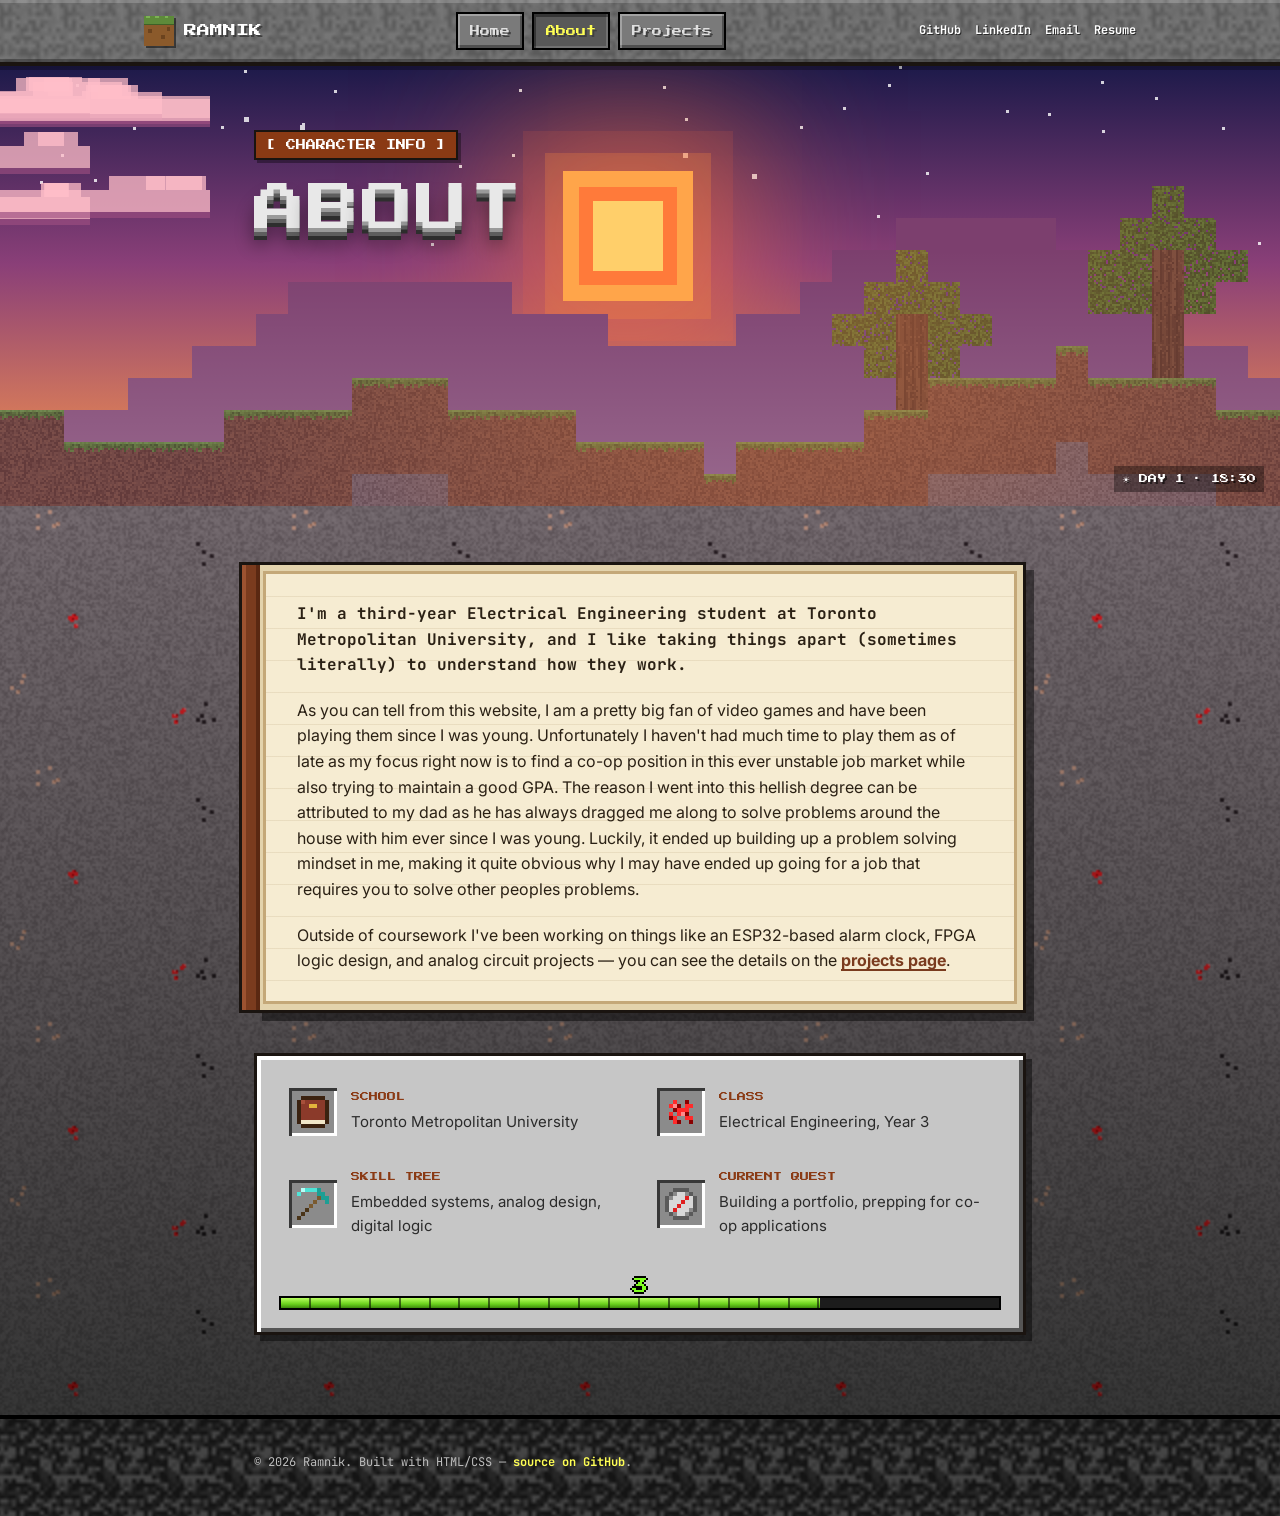
==== about.html @ a11ee81b "Redesign site with animated Minecraft day/dusk/night scenes Each page is a different time of day in " ====
<!DOCTYPE html>
<html lang="en">
<head>
<meta charset="UTF-8">
<meta name="viewport" content="width=device-width, initial-scale=1.0">
<title>About — Ramnik</title>
<link rel="icon" href="data:image/svg+xml,%3Csvg xmlns='http://www.w3.org/2000/svg' viewBox='0 0 16 16' shape-rendering='crispEdges'%3E%3Crect width='16' height='16' fill='%238B5A2B'/%3E%3Crect width='16' height='5' fill='%235D8A3A'/%3E%3Crect y='4' width='16' height='1' fill='%233F6027'/%3E%3C/svg%3E">
<link rel="preconnect" href="https://fonts.googleapis.com">
<link href="https://fonts.googleapis.com/css2?family=Press+Start+2P&family=JetBrains+Mono:wght@400;600;700&family=Inter:wght@400;500&display=swap" rel="stylesheet">
<link rel="stylesheet" href="style.css">
<script>document.documentElement.classList.add('js');try{if(!sessionStorage.getItem('world-loaded')&&!matchMedia('(prefers-reduced-motion: reduce)').matches)document.documentElement.classList.add('first-load');}catch(e){}</script>
</head>
<body data-time="dusk" data-trees="right">

<nav class="site-nav">
  <div class="wrap">
    <a class="brand" href="index.html">
      <svg class="grass-icon" viewBox="0 0 16 16" xmlns="http://www.w3.org/2000/svg" shape-rendering="crispEdges">
        <rect width="16" height="16" fill="#8B5A2B"/>
        <rect y="0" width="16" height="5" fill="#5D8A3A"/>
        <rect y="4" width="16" height="1" fill="#3F6027"/>
        <rect x="1" y="0" width="2" height="1" fill="#7CB253"/>
        <rect x="6" y="0" width="2" height="1" fill="#7CB253"/>
        <rect x="11" y="0" width="2" height="1" fill="#7CB253"/>
        <rect x="2" y="7" width="2" height="2" fill="#6B431E"/>
        <rect x="9" y="10" width="2" height="2" fill="#6B431E"/>
        <rect x="12" y="6" width="2" height="2" fill="#6B431E"/>
      </svg>
      <span class="brand-text">RAMNIK</span>
    </a>
    <div class="nav-links">
      <a href="index.html">Home</a>
      <a href="about.html" class="active">About</a>
      <a href="projects.html">Projects</a>
    </div>
    <div class="nav-social">
      <a href="https://github.com/ramnikl" target="_blank">GitHub</a>
      <a href="https://www.linkedin.com/in/ramnik-lidhar" target="_blank">LinkedIn</a>
      <a href="mailto:ramniklidhar@gmail.com">Email</a>
      <a href="resume.pdf" target="_blank">Resume</a>
    </div>
  </div>
</nav>

<header class="scene">
  <div class="sky" aria-hidden="true">
    <div class="stars"></div>
    <div class="celestial sun"></div>
    <div class="clouds"></div>
    <canvas class="hills"></canvas>
    <canvas class="terrain"></canvas>
  </div>

  <div class="wrap scene-content page-header">
    <p class="tag">[ CHARACTER INFO ]</p>
    <h1 class="title">ABOUT</h1>
  </div>

  <span class="time-badge" aria-hidden="true">&#9728; DAY 1 &middot; 18:30</span>
</header>

<main class="underground">
  <div class="wrap">
    <section class="about">
      <div class="book reveal">
        <p class="about-lead">
          I'm a third-year Electrical Engineering student at Toronto Metropolitan
          University, and I like taking things apart (sometimes literally) to
          understand how they work.
        </p>
        <p>
          As you can tell from this website, I am a pretty big fan of video games and
          have been playing them since I was young. Unfortunately I haven't had much time
          to play them as of late as my focus right now is to find a co-op position in this
          ever unstable job market while also trying to maintain a good GPA. The reason I
          went into this hellish degree can be attributed to my dad as he has always dragged
          me along to solve problems around the house with him ever since I was young. Luckily,
          it ended up building up a problem solving mindset in me, making it quite obvious why
          I may have ended up going for a job that requires you to solve other peoples problems.
        </p>
        <p>
          Outside of coursework I've been working on things like an ESP32-based
          alarm clock, FPGA logic design, and analog circuit projects — you can
          see the details on the <a href="projects.html">projects page</a>.
        </p>
      </div>

      <div class="facts gui reveal">
        <div class="fact">
          <span class="slot"><i class="px-icon" data-icon="book"></i></span>
          <div>
            <span class="label">SCHOOL</span>
            Toronto Metropolitan University
          </div>
        </div>
        <div class="fact">
          <span class="slot"><i class="px-icon" data-icon="redstone"></i></span>
          <div>
            <span class="label">CLASS</span>
            Electrical Engineering, Year 3
          </div>
        </div>
        <div class="fact">
          <span class="slot"><i class="px-icon" data-icon="pickaxe"></i></span>
          <div>
            <span class="label">SKILL TREE</span>
            Embedded systems, analog design, digital logic
          </div>
        </div>
        <div class="fact">
          <span class="slot"><i class="px-icon" data-icon="compass"></i></span>
          <div>
            <span class="label">CURRENT QUEST</span>
            Building a portfolio, prepping for co-op applications
          </div>
        </div>

        <div class="xp" aria-hidden="true">
          <span class="xp-level">3</span>
          <div class="xp-bar"><span class="xp-fill"></span></div>
        </div>
      </div>
    </section>
  </div>
</main>

<footer>
  <div class="wrap">
    <p>&copy; 2026 Ramnik. Built with HTML/CSS — <a href="#">source on GitHub</a>.</p>
  </div>
</footer>

<script src="script.js"></script>
</body>
</html>
---- style.css ----
/* =========================================================
   Ramnik — Minecraft-themed portfolio
   Each page is a different time of day in the Overworld:
     Home     -> day   (sunrise)
     About    -> dusk  (sunset)
     Projects -> night (moonrise, then down into the caves)
   Textures + terrain are generated at runtime in script.js;
   everything here has a flat-colour fallback without JS.
   ========================================================= */

:root {
  --ink: #1a1410;
  --gui: #c6c6c6;
  --gui-light: #ffffff;
  --gui-dark: #555555;
  --gui-text: #2b2b2b;
  --gui-muted: #4a4a4a;
  --slot: #8b8b8b;
  --slot-dark: #373737;
  --grass: #5d9b3a;
  --grass-dark: #3f6027;
  --dirt: #866043;
  --dirt-dark: #5f4331;
  --stone: #7f7f7f;
  --gold: #ffff55;
  --gold-shadow: #3f3f15;
  --xp: #80ff20;
  --mono: 'JetBrains Mono', monospace;
  --sans: 'Inter', sans-serif;
  --pixel: 'Press Start 2P', monospace;

  /* per-time palette (day default) */
  --sky-top: #3f8fe8;
  --sky-mid: #79b8ff;
  --sky-bottom: #c4e4ff;
  --accent: var(--grass);
  --accent-dark: var(--grass-dark);
}

body[data-time="dusk"] {
  --sky-top: #1d1a4a;
  --sky-mid: #8a3f78;
  --sky-bottom: #ff9a4a;
  --accent: #e0702a;
  --accent-dark: #8a3a14;
}

body[data-time="night"] {
  --sky-top: #03050f;
  --sky-mid: #0b1230;
  --sky-bottom: #1c2a5a;
  --accent: #4fe3d6;
  --accent-dark: #1d7e76;
}

* { box-sizing: border-box; }

html { scroll-behavior: smooth; }

body {
  margin: 0;
  background: #3a3a3a;
  color: var(--gui-text);
  font-family: var(--sans);
  line-height: 1.6;
  overflow-x: hidden;
}

a { color: inherit; }

img, canvas { image-rendering: pixelated; }

.wrap {
  max-width: 820px;
  margin: 0 auto;
  padding: 0 24px;
}

.wrap--wide { max-width: 1040px; }

:focus-visible {
  outline: 3px solid var(--gold);
  outline-offset: 3px;
}

/* ---------------------------------------------------------
   Shared GUI pieces
   --------------------------------------------------------- */

/* Minecraft inventory window */
.gui {
  position: relative;
  background: var(--gui);
  border: 3px solid var(--ink);
  box-shadow:
    inset 4px 4px 0 var(--gui-light),
    inset -4px -4px 0 var(--gui-dark),
    6px 6px 0 rgba(0, 0, 0, 0.45);
}

/* Inventory slot */
.slot {
  display: inline-flex;
  align-items: center;
  justify-content: center;
  width: 48px;
  height: 48px;
  flex-shrink: 0;
  background: var(--slot);
  box-shadow:
    inset 3px 3px 0 var(--slot-dark),
    inset -3px -3px 0 var(--gui-light);
}

.px-icon {
  display: block;
  width: 32px;
  height: 32px;
}

.px-icon svg { display: block; width: 100%; height: 100%; }

/* Stone button */
.mc-btn {
  position: relative;
  display: flex;
  justify-content: space-between;
  align-items: center;
  font-family: var(--pixel);
  font-size: 13px;
  color: #fff;
  text-decoration: none;
  text-shadow: 2px 2px 0 #3f3f3f;
  background-color: #6f6f6f;
  background-image: var(--tex-button, none);
  background-size: 64px 64px;
  border: 3px solid #000;
  box-shadow:
    inset 3px 3px 0 rgba(255, 255, 255, 0.35),
    inset -3px -4px 0 rgba(0, 0, 0, 0.4);
  transition: transform 0.08s ease, filter 0.15s ease;
}

.mc-btn:hover,
.mc-btn:focus-visible {
  color: var(--gold);
  border-color: #fff;
  filter: brightness(1.12) saturate(1.2);
  outline: none;
}

.mc-btn:active {
  transform: translateY(2px);
  box-shadow:
    inset 3px 4px 0 rgba(0, 0, 0, 0.4),
    inset -3px -3px 0 rgba(255, 255, 255, 0.2);
}

/* Minecraft tooltip (dark purple) */
.tooltip-box {
  background: rgba(16, 0, 16, 0.86);
  color: #f2f2f2;
  border: 3px solid #100010;
  box-shadow:
    inset 0 0 0 3px #3a0f8a,
    inset 0 0 0 5px #20054a,
    6px 6px 0 rgba(0, 0, 0, 0.35);
}

/* ---------------------------------------------------------
   Nav (stone slab)
   --------------------------------------------------------- */

nav.site-nav {
  position: sticky;
  top: 0;
  z-index: 50;
  background-color: #6d6d6d;
  background-image:
    linear-gradient(rgba(0, 0, 0, 0.15), rgba(0, 0, 0, 0.15)),
    var(--tex-stone, none);
  background-size: auto, 64px 64px;
  border-bottom: 4px solid var(--ink);
  box-shadow:
    inset 0 3px 0 rgba(255, 255, 255, 0.18),
    inset 0 -3px 0 rgba(0, 0, 0, 0.3),
    0 4px 0 rgba(0, 0, 0, 0.25);
}

nav.site-nav .wrap {
  max-width: 1040px;
  display: flex;
  align-items: center;
  justify-content: space-between;
  padding-top: 12px;
  padding-bottom: 12px;
  gap: 16px;
}

.brand {
  display: flex;
  align-items: center;
  gap: 10px;
  text-decoration: none;
}

.grass-icon {
  width: 30px;
  height: 30px;
  flex-shrink: 0;
  filter: drop-shadow(2px 2px 0 rgba(0, 0, 0, 0.5));
  transition: transform 0.2s cubic-bezier(.3, 1.8, .5, 1);
}

.brand:hover .grass-icon { transform: translateY(-4px) rotate(-8deg); }

.brand-text {
  font-family: var(--pixel);
  font-size: 13px;
  color: #fff;
  text-shadow: 2px 2px 0 #3f3f3f;
}

.nav-links {
  display: flex;
  gap: 8px;
  align-items: center;
}

.nav-links a {
  font-family: var(--pixel);
  font-size: 10px;
  text-decoration: none;
  color: #e0e0e0;
  text-shadow: 2px 2px 0 #3f3f3f;
  padding: 9px 12px;
  background: #7a7a7a;
  border: 2px solid #000;
  box-shadow:
    inset 2px 2px 0 rgba(255, 255, 255, 0.3),
    inset -2px -3px 0 rgba(0, 0, 0, 0.35);
  transition: transform 0.08s ease;
}

.nav-links a:hover {
  color: var(--gold);
  border-color: #fff;
  background: #8590b8;
}

.nav-links a.active {
  color: var(--gold);
  background: #585858;
  box-shadow:
    inset 2px 3px 0 rgba(0, 0, 0, 0.4),
    inset -2px -2px 0 rgba(255, 255, 255, 0.15);
}

.nav-links a:active { transform: translateY(2px); }

.nav-social {
  display: flex;
  gap: 14px;
}

.nav-social a {
  font-family: var(--mono);
  font-size: 12px;
  font-weight: 700;
  text-decoration: none;
  color: #fff;
  text-shadow: 1px 1px 0 #2a2a2a;
  position: relative;
}

.nav-social a::after {
  content: '';
  position: absolute;
  left: 0;
  right: 0;
  bottom: -3px;
  height: 2px;
  background: var(--gold);
  transform: scaleX(0);
  transform-origin: left;
  transition: transform 0.2s steps(4);
}

.nav-social a:hover { color: var(--gold); }
.nav-social a:hover::after { transform: scaleX(1); }

@media (max-width: 760px) {
  nav.site-nav { position: relative; }
  nav.site-nav .wrap { flex-wrap: wrap; gap: 12px; }
  .nav-social { width: 100%; flex-wrap: wrap; gap: 12px; }
}

/* ---------------------------------------------------------
   Sky scenes
   --------------------------------------------------------- */

.scene {
  position: relative;
  min-height: 440px;
  overflow: hidden;
  background: linear-gradient(var(--sky-top) 0%, var(--sky-mid) 45%, var(--sky-bottom) 100%);
  display: flex;
  flex-direction: column;
}

.scene--full {
  min-height: max(640px, calc(100svh - 58px));
}

.sky {
  position: absolute;
  inset: 0;
  pointer-events: none;
}

.sky > * { position: absolute; }

/* Fallback ground when JS/canvas is unavailable */
.sky::after {
  content: '';
  position: absolute;
  left: 0;
  right: 0;
  bottom: 0;
  height: 96px;
  background: linear-gradient(var(--grass) 0 24px, var(--dirt) 24px);
  border-top: 4px solid var(--grass-dark);
  z-index: 0;
}

.js .sky::after { display: none; }

.hills,
.terrain {
  left: 0;
  bottom: 0;
  width: 100%;
  display: block;
}

.hills { height: 300px; z-index: 2; will-change: transform; }
.terrain { height: 320px; z-index: 4; }

.scene-content {
  position: relative;
  z-index: 6;
  width: 100%;
}

/* sun / moon */
.celestial {
  z-index: 1;
  will-change: transform;
}

.sun {
  width: 88px;
  height: 88px;
  right: 14%;
  top: 70px;
  background: #fff9a8;
  box-shadow:
    inset 0 0 0 12px #ffe86a,
    inset 0 0 0 22px #ffd23a,
    0 0 0 14px rgba(255, 240, 150, 0.22),
    0 0 0 32px rgba(255, 240, 150, 0.1),
    0 0 90px 30px rgba(255, 230, 120, 0.45);
  animation: sunrise 3.2s cubic-bezier(.2, .7, .2, 1) both;
}

@keyframes sunrise {
  from { transform: translateY(340px); }
  to   { transform: translateY(0); }
}

body[data-time="dusk"] .sun {
  width: 130px;
  height: 130px;
  right: auto;
  left: 44%;
  top: auto;
  bottom: 205px;
  background: #ffcf6a;
  box-shadow:
    inset 0 0 0 16px #ffa54a,
    inset 0 0 0 30px #ff7a3a,
    0 0 0 18px rgba(255, 140, 60, 0.25),
    0 0 0 40px rgba(255, 110, 60, 0.12),
    0 0 140px 60px rgba(255, 120, 60, 0.5);
  animation: sunset 6s cubic-bezier(.3, .1, .3, 1) both;
}

@keyframes sunset {
  from { transform: translateY(-190px); }
  to   { transform: translateY(0); }
}

.moon {
  width: 72px;
  height: 72px;
  left: 12%;
  top: 56px;
  background:
    linear-gradient(#b9bfcc, #b9bfcc) 14px 16px / 14px 14px no-repeat,
    linear-gradient(#c4cad6, #c4cad6) 42px 38px / 10px 10px no-repeat,
    linear-gradient(#b9bfcc, #b9bfcc) 22px 46px / 8px 8px no-repeat,
    linear-gradient(#c4cad6, #c4cad6) 48px 12px / 8px 8px no-repeat,
    #eef1f8;
  box-shadow:
    0 0 0 10px rgba(200, 215, 255, 0.12),
    0 0 0 24px rgba(200, 215, 255, 0.06),
    0 0 90px 24px rgba(160, 185, 255, 0.35);
  animation: moonrise 4s cubic-bezier(.2, .7, .2, 1) both;
}

@keyframes moonrise {
  from { transform: translateY(300px); opacity: 0.4; }
  to   { transform: translateY(0); opacity: 1; }
}

/* clouds */
.clouds { inset: 0; z-index: 3; }

.cloud {
  position: absolute;
  left: 0;
  height: 22px;
  background: rgba(255, 255, 255, 0.92);
  box-shadow: 0 6px 0 rgba(200, 215, 235, 0.9);
  animation: drift linear infinite;
  will-change: transform;
}

.cloud i {
  position: absolute;
  background: inherit;
}

body[data-time="dusk"] .cloud {
  background: rgba(255, 190, 200, 0.75);
  box-shadow: 0 6px 0 rgba(160, 80, 130, 0.6);
}

body[data-time="night"] .cloud {
  background: rgba(70, 85, 130, 0.45);
  box-shadow: 0 6px 0 rgba(30, 40, 80, 0.4);
}

@keyframes drift {
  from { transform: translateX(-320px); }
  to   { transform: translateX(calc(100vw + 40px)); }
}

/* stars */
.stars { inset: 0; z-index: 0; }

.star {
  position: absolute;
  width: 3px;
  height: 3px;
  background: #fff;
  animation: twinkle ease-in-out infinite alternate;
}

.star.big { width: 5px; height: 5px; }

body[data-time="dusk"] .stars {
  bottom: 55%;
  animation: stars-appear 8s ease 1s both;
}

@keyframes stars-appear {
  from { opacity: 0; }
  to   { opacity: 0.8; }
}

@keyframes twinkle {
  from { opacity: 1; }
  to   { opacity: 0.2; }
}

.shooting-star {
  position: absolute;
  width: 110px;
  height: 3px;
  background: linear-gradient(90deg, rgba(255, 255, 255, 0), #fff);
  transform: rotate(-24deg);
  animation: shoot 1.1s linear forwards;
}

@keyframes shoot {
  0%   { opacity: 0; translate: 0 0; }
  10%  { opacity: 1; }
  100% { opacity: 0; translate: 340px -150px; }
}

/* fireflies */
.fireflies { inset: 0; z-index: 5; }

.firefly {
  position: absolute;
  width: 4px;
  height: 4px;
  background: #e6ff7a;
  box-shadow: 0 0 8px 3px rgba(210, 255, 90, 0.65);
  animation: float-fly ease-in-out infinite alternate, glow 2.4s ease-in-out infinite alternate;
}

@keyframes float-fly {
  0%   { transform: translate(0, 0); }
  33%  { transform: translate(22px, -18px); }
  66%  { transform: translate(-12px, -34px); }
  100% { transform: translate(16px, -8px); }
}

@keyframes glow {
  from { opacity: 0.15; }
  to   { opacity: 1; }
}

/* time-of-day badge */
.time-badge {
  position: absolute;
  z-index: 7;
  right: 16px;
  bottom: 14px;
  font-family: var(--pixel);
  font-size: 9px;
  color: #fff;
  text-shadow: 2px 2px 0 rgba(0, 0, 0, 0.6);
  background: rgba(0, 0, 0, 0.35);
  padding: 6px 8px;
}

/* ---------------------------------------------------------
   Titles
   --------------------------------------------------------- */

.tag {
  display: inline-block;
  font-family: var(--pixel);
  font-size: 10px;
  line-height: 1.8;
  margin: 0 0 18px;
  padding: 4px 10px;
  color: #fff;
  background: var(--accent-dark);
  border: 2px solid var(--ink);
  box-shadow: 3px 3px 0 rgba(0, 0, 0, 0.35);
  animation: fade-up 0.6s ease both 0.2s;
}

h1.title {
  font-family: var(--pixel);
  font-weight: 400;
  font-size: clamp(34px, 8vw, 72px);
  line-height: 1.2;
  margin: 0 0 24px;
  color: #e8e8e8;
  letter-spacing: 0.04em;
  text-shadow:
    0 4px 0 #9a9a9a,
    0 8px 0 #5e5e5e,
    0 12px 0 #2e2e2e,
    0 16px 18px rgba(0, 0, 0, 0.45);
}

.page-header h1.title { font-size: clamp(30px, 6vw, 52px); }

h1.title .ch {
  display: inline-block;
  animation: block-drop 0.7s cubic-bezier(.3, 1.4, .6, 1) both;
  animation-delay: calc(0.35s + var(--i) * 0.07s);
}

h1.title .ch:hover {
  animation: block-hop 0.4s ease;
}

@keyframes block-drop {
  0%   { transform: translateY(-160px); opacity: 0; }
  40%  { opacity: 1; }
  100% { transform: translateY(0); opacity: 1; }
}

@keyframes block-hop {
  0%, 100% { transform: translateY(0); }
  50%      { transform: translateY(-14px); }
}

@keyframes fade-up {
  from { opacity: 0; transform: translateY(12px); }
  to   { opacity: 1; transform: translateY(0); }
}

/* ---------------------------------------------------------
   Home — title screen
   --------------------------------------------------------- */

.hero {
  text-align: center;
  padding-top: clamp(40px, 8vh, 90px);
  padding-bottom: 250px;
}

.hero .tag {
  display: table;
  margin: 0 auto 18px;
}

.title-wrap {
  position: relative;
  display: inline-block;
}

.splash {
  position: absolute;
  right: -40px;
  bottom: 6px;
  font-family: var(--pixel);
  font-size: clamp(10px, 1.6vw, 14px);
  color: var(--gold);
  text-shadow: 2px 2px 0 var(--gold-shadow);
  background: none;
  border: 0;
  padding: 0;
  cursor: pointer;
  white-space: nowrap;
  transform: rotate(-18deg);
  animation: splash-pulse 0.55s ease-in-out infinite alternate, fade-up 0.5s ease both 1.2s;
}

@keyframes splash-pulse {
  from { transform: rotate(-18deg) scale(1); }
  to   { transform: rotate(-18deg) scale(1.1); }
}

.lede {
  font-size: 16px;
  max-width: 58ch;
  margin: 16px auto 34px;
  padding: 18px 22px;
  text-align: left;
  animation: fade-up 0.6s ease both 1s;
}

.menu {
  display: flex;
  flex-direction: column;
  gap: 12px;
  max-width: 420px;
  margin: 0 auto;
}

.menu a {
  padding: 18px 24px;
  animation: fade-up 0.5s ease both;
}

.menu a:nth-child(1) { animation-delay: 1.2s; }
.menu a:nth-child(2) { animation-delay: 1.3s; }
.menu a:nth-child(3) { animation-delay: 1.4s; }

.menu a .arrow {
  font-family: var(--pixel);
  transition: transform 0.15s steps(3);
}

.menu a:hover .arrow { transform: translateX(6px); }

@media (max-width: 640px) {
  .sun { width: 56px; height: 56px; right: 6%; top: 24px; }
  body[data-time="dusk"] .sun { width: 90px; height: 90px; left: 60%; bottom: 180px; }
  .splash { right: -6px; bottom: -18px; }
  .hero { padding-bottom: 220px; }
}

/* ---------------------------------------------------------
   Page headers (about / projects)
   --------------------------------------------------------- */

.page-header {
  padding-top: 64px;
  padding-bottom: 210px;
}

/* ---------------------------------------------------------
   Underground (content area below the terrain)
   --------------------------------------------------------- */

.underground {
  position: relative;
  padding: 56px 0 80px;
  background-color: #6b6b6b;
  background-image:
    linear-gradient(rgba(0, 0, 0, 0.1), rgba(0, 0, 0, 0.55)),
    var(--tex-under, none);
  background-size: auto, 256px 256px;
}

body[data-time="dusk"] .underground {
  background-image:
    linear-gradient(rgba(60, 20, 40, 0.25), rgba(0, 0, 0, 0.6)),
    var(--tex-under, none);
}

.underground--deep {
  background-color: #3f3f44;
  background-image:
    linear-gradient(rgba(5, 8, 25, 0.35), rgba(0, 0, 0, 0.65)),
    var(--tex-under, none);
}

/* scroll reveal */
.js .reveal {
  opacity: 0;
  transform: translateY(40px);
  transition: opacity 0.6s ease, transform 0.6s cubic-bezier(.2, .8, .2, 1);
}

.js .reveal.is-in {
  opacity: 1;
  transform: none;
}

/* ---------------------------------------------------------
   About — book & quill + character stats
   --------------------------------------------------------- */

.book {
  position: relative;
  padding: 36px 40px;
  background-color: #f6ecd2;
  background-image:
    repeating-linear-gradient(transparent 0 31px, rgba(140, 110, 60, 0.12) 31px 32px);
  color: #2a2014;
  border: 3px solid var(--ink);
  box-shadow:
    inset 0 0 0 6px #e3d3ac,
    inset 0 0 0 9px #c4a878,
    8px 8px 0 rgba(0, 0, 0, 0.45);
}

.book::before {
  content: '';
  position: absolute;
  top: -3px;
  bottom: -3px;
  left: -18px;
  width: 18px;
  background: #7a3b1e;
  border: 3px solid var(--ink);
  border-right: 0;
  box-shadow: inset 4px 0 0 #9c5230, inset -4px 0 0 #5a2812;
}

.about-lead {
  font-family: var(--mono);
  font-weight: 700;
  font-size: 18px;
  margin: 0 0 24px;
}

.book p {
  font-size: 16px;
  margin: 0 0 20px;
}

.book p:last-child { margin-bottom: 0; }

.book a {
  color: #7a3b1e;
  font-weight: 700;
  text-decoration-thickness: 2px;
  text-underline-offset: 3px;
}

.book a:hover { color: #b3541e; }

.facts {
  display: grid;
  grid-template-columns: 1fr 1fr;
  gap: 14px;
  margin-top: 40px;
  padding: 22px;
}

.fact {
  display: flex;
  gap: 14px;
  align-items: center;
  padding: 10px;
  font-size: 15px;
  color: var(--gui-text);
  transition: background 0.15s ease;
}

.fact:hover { background: rgba(255, 255, 255, 0.35); }

.fact:hover .px-icon { animation: item-bob 0.6s ease-in-out infinite alternate; }

@keyframes item-bob {
  from { transform: translateY(1px) rotate(-4deg); }
  to   { transform: translateY(-3px) rotate(4deg); }
}

.label {
  font-family: var(--pixel);
  font-size: 9px;
  color: var(--accent-dark);
  display: block;
  margin-bottom: 6px;
  line-height: 1.6;
}

.xp {
  grid-column: 1 / -1;
  position: relative;
  margin-top: 16px;
  padding-top: 18px;
}

.xp-level {
  position: absolute;
  top: -4px;
  left: 50%;
  transform: translateX(-50%);
  font-family: var(--pixel);
  font-size: 16px;
  color: var(--xp);
  text-shadow: 2px 0 0 #000, -2px 0 0 #000, 0 2px 0 #000, 0 -2px 0 #000;
}

.xp-bar {
  height: 14px;
  background: #1c1c1c;
  border: 2px solid #000;
  overflow: hidden;
}

.xp-fill {
  display: block;
  height: 100%;
  width: 0;
  background:
    repeating-linear-gradient(90deg, transparent 0 calc(5.55% - 2px), rgba(0, 0, 0, 0.55) calc(5.55% - 2px) 5.55%),
    linear-gradient(#b8ff60, #6ad01c 60%, #3f8a0e);
  transition: width 1.6s cubic-bezier(.2, .8, .2, 1) 0.3s;
}

html:not(.js) .xp-fill,
.is-in .xp-fill { width: 75%; }

@media (max-width: 640px) {
  .facts { grid-template-columns: 1fr; }
  .book { padding: 26px 22px; }
  .book::before { display: none; }
}

/* ---------------------------------------------------------
   Projects — inventory items
   --------------------------------------------------------- */

.project {
  display: grid;
  grid-template-columns: 1.1fr 1fr;
  gap: 28px;
  align-items: center;
  padding: 28px;
  margin-bottom: 36px;
  transition: transform 0.2s ease, box-shadow 0.2s ease, opacity 0.6s ease;
}

.project:nth-child(even) .project-body { order: 2; }

/* enchantment glint on hover */
.project::after {
  content: '';
  position: absolute;
  inset: 0;
  pointer-events: none;
  background: linear-gradient(115deg,
    transparent 30%,
    rgba(160, 90, 255, 0.18) 42%,
    rgba(200, 150, 255, 0.35) 50%,
    rgba(160, 90, 255, 0.18) 58%,
    transparent 70%);
  background-size: 300% 100%;
  opacity: 0;
  transition: opacity 0.25s ease;
}

.project.is-in:hover {
  transform: translate(-3px, -4px);
  box-shadow:
    inset 4px 4px 0 var(--gui-light),
    inset -4px -4px 0 var(--gui-dark),
    10px 12px 0 rgba(0, 0, 0, 0.5),
    0 0 36px rgba(140, 80, 255, 0.35);
}

.project:hover::after {
  opacity: 1;
  animation: glint 1.8s linear infinite;
}

@keyframes glint {
  from { background-position: 100% 0; }
  to   { background-position: -50% 0; }
}

.project-head {
  display: flex;
  align-items: center;
  gap: 12px;
  margin-bottom: 14px;
}

.project .num {
  font-family: var(--pixel);
  font-size: 10px;
  color: var(--accent-dark);
}

.project h3 {
  font-family: var(--mono);
  font-size: 19px;
  font-weight: 700;
  margin: 0 0 10px;
  color: #1f1f1f;
}

.project:hover h3 { color: #5a1fb0; }

.project p {
  margin: 0 0 18px;
  color: var(--gui-muted);
  font-size: 15px;
}

.stack {
  display: flex;
  gap: 8px;
  flex-wrap: wrap;
}

.stack span {
  font-family: var(--mono);
  font-size: 11px;
  font-weight: 700;
  color: #fff;
  text-shadow: 1px 1px 0 #3f3f3f;
  background: var(--slot);
  padding: 5px 9px;
  box-shadow:
    inset 2px 2px 0 var(--slot-dark),
    inset -2px -2px 0 var(--gui-light);
  transition: transform 0.12s ease;
}

.stack span:hover {
  transform: translateY(-2px);
  background: #7d86b0;
}

/* item frame around the project image */
.item-frame {
  padding: 12px;
  background-color: #9c7a48;
  background-image: var(--tex-planks, none);
  background-size: 64px 64px;
  border: 3px solid var(--ink);
  box-shadow:
    inset 3px 3px 0 rgba(255, 255, 255, 0.25),
    inset -3px -3px 0 rgba(0, 0, 0, 0.35);
}

.item-frame img {
  display: block;
  width: 100%;
  background: #1e1e1e;
  border: 3px solid var(--ink);
  transition: transform 0.25s ease;
}

.project img.zoomable { cursor: zoom-in; }

.item-frame:hover img { transform: scale(1.03) rotate(-0.6deg); }

@media (max-width: 820px) {
  .project { grid-template-columns: 1fr; padding: 22px; }
  .project:nth-child(even) .project-body { order: 0; }
}

/* ---------------------------------------------------------
   Lightbox
   --------------------------------------------------------- */

.lightbox-overlay {
  display: none;
  position: fixed;
  inset: 0;
  background: rgba(10, 6, 16, 0.9);
  z-index: 100;
  align-items: center;
  justify-content: center;
  padding: 32px;
  cursor: zoom-out;
}

.lightbox-overlay.active {
  display: flex;
  animation: fade-in 0.2s ease;
}

.lightbox-overlay img {
  max-width: 90vw;
  max-height: 90vh;
  border: 4px solid var(--ink);
  box-shadow:
    0 0 0 8px #9c7a48,
    0 0 0 12px var(--ink),
    12px 12px 0 12px rgba(0, 0, 0, 0.4);
  animation: pop-in 0.3s cubic-bezier(.3, 1.5, .5, 1);
}

@keyframes fade-in { from { opacity: 0; } to { opacity: 1; } }

@keyframes pop-in {
  from { transform: scale(0.6); opacity: 0; }
  to   { transform: scale(1); opacity: 1; }
}

/* ---------------------------------------------------------
   Footer (bedrock)
   --------------------------------------------------------- */

footer {
  padding: 34px 0 44px;
  font-family: var(--mono);
  font-size: 12px;
  color: #bdbdbd;
  background-color: #2a2a2a;
  background-image:
    linear-gradient(rgba(0, 0, 0, 0.35), rgba(0, 0, 0, 0.35)),
    var(--tex-bedrock, none);
  background-size: auto, 64px 64px;
  border-top: 4px solid #000;
}

footer p { margin: 0; }

footer a {
  text-decoration: none;
  font-weight: 700;
  color: var(--gold);
}

footer a:hover { text-decoration: underline; }

/* ---------------------------------------------------------
   Click particles, loading screen, page transitions
   --------------------------------------------------------- */

.particle {
  position: fixed;
  width: 7px;
  height: 7px;
  pointer-events: none;
  z-index: 200;
}

html.first-load body::after {
  content: '';
  position: fixed;
  inset: 0;
  z-index: 999;
  background: #3b2a1d;
  /* safety net: never hide the page for long if script.js fails */
  animation: fade-out 0.4s ease 2.5s forwards;
}

@keyframes fade-out { to { opacity: 0; visibility: hidden; } }

.loader {
  position: fixed;
  inset: 0;
  z-index: 1000;
  display: flex;
  flex-direction: column;
  align-items: center;
  justify-content: center;
  gap: 22px;
  background-color: #3b2a1d;
  background-image:
    linear-gradient(rgba(0, 0, 0, 0.55), rgba(0, 0, 0, 0.55)),
    var(--tex-dirt, none);
  background-size: auto, 64px 64px;
  font-family: var(--pixel);
  color: #fff;
  text-shadow: 2px 2px 0 #3f3f3f;
  transition: opacity 0.45s ease;
}

.loader p { margin: 0; font-size: 13px; text-align: center; padding: 0 16px; }
.loader .loader-sub { font-size: 10px; color: #bdbdbd; min-height: 1em; }

.loader-bar {
  width: min(320px, 70vw);
  height: 10px;
  background: #555;
  border: 2px solid #000;
}

.loader-bar span {
  display: block;
  height: 100%;
  width: 0;
  background: #80ff20;
  animation: load-bar 1.1s steps(12) forwards;
}

@keyframes load-bar { to { width: 100%; } }

.loader.done { opacity: 0; pointer-events: none; }

body::before {
  content: '';
  position: fixed;
  inset: 0;
  z-index: 998;
  background: #000;
  opacity: 0;
  pointer-events: none;
  transition: opacity 0.25s ease;
}

body.leaving::before { opacity: 1; }

/* ---------------------------------------------------------
   Reduced motion
   --------------------------------------------------------- */

@media (prefers-reduced-motion: reduce) {
  *, *::before, *::after {
    animation-duration: 0.001ms !important;
    animation-iteration-count: 1 !important;
    animation-delay: 0s !important;
    transition-duration: 0.001ms !important;
  }
  .cloud, .firefly, .star { animation: none !important; }
  .js .reveal { opacity: 1; transform: none; }
}
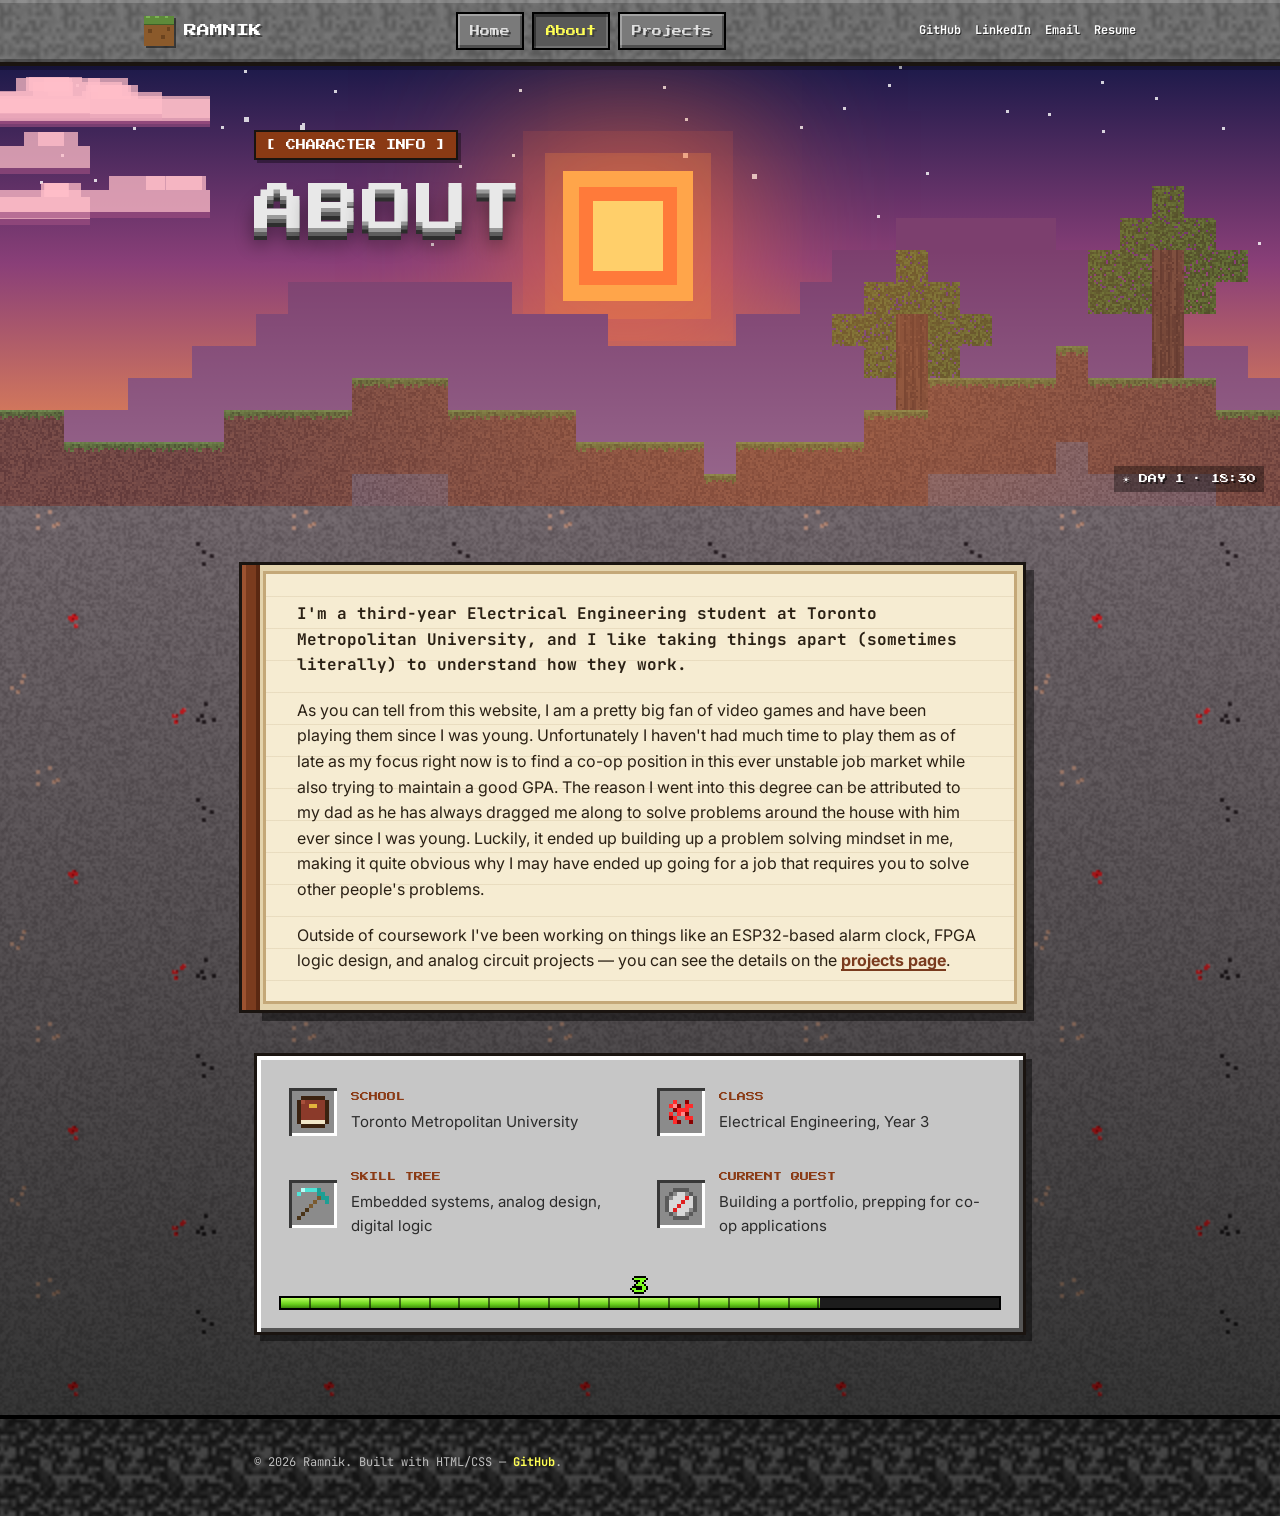
==== commit 2b0b828e: "Co-op status, typo fix, link previews, footer GitHub link - Home: 'Currently looking for co-op posit" ====
--- a/about.html
+++ b/about.html
@@ -4,17 +4,28 @@
 <meta charset="UTF-8">
 <meta name="viewport" content="width=device-width, initial-scale=1.0">
 <title>About — Ramnik</title>
+<meta name="description" content="Third-year Electrical Engineering student at Toronto Metropolitan University. Currently looking for co-op positions.">
+<meta property="og:type" content="website">
+<meta property="og:site_name" content="Ramnik Lidhar">
+<meta property="og:title" content="About — Ramnik Lidhar">
+<meta property="og:description" content="Third-year Electrical Engineering student at Toronto Metropolitan University. Currently looking for co-op positions.">
+<meta property="og:url" content="https://ramnikl.github.io/about.html">
+<meta property="og:image" content="https://ramnikl.github.io/images/og-preview.png">
+<meta property="og:image:width" content="1200">
+<meta property="og:image:height" content="630">
+<meta property="og:image:alt" content="Minecraft-style title screen reading Ramnik Lidhar">
+<meta name="twitter:card" content="summary_large_image">
 <link rel="icon" href="data:image/svg+xml,%3Csvg xmlns='http://www.w3.org/2000/svg' viewBox='0 0 16 16' shape-rendering='crispEdges'%3E%3Crect width='16' height='16' fill='%238B5A2B'/%3E%3Crect width='16' height='5' fill='%235D8A3A'/%3E%3Crect y='4' width='16' height='1' fill='%233F6027'/%3E%3C/svg%3E">
 <link rel="preconnect" href="https://fonts.googleapis.com">
 <link href="https://fonts.googleapis.com/css2?family=Press+Start+2P&family=JetBrains+Mono:wght@400;600;700&family=Inter:wght@400;500&display=swap" rel="stylesheet">
-<link rel="stylesheet" href="style.css">
+<link rel="stylesheet" href="style.css?v=4">
 <script>document.documentElement.classList.add('js');try{if(!sessionStorage.getItem('world-loaded')&&!matchMedia('(prefers-reduced-motion: reduce)').matches)document.documentElement.classList.add('first-load');}catch(e){}</script>
 </head>
 <body data-time="dusk" data-trees="right">
 
 <nav class="site-nav">
   <div class="wrap">
-    <a class="brand" href="index.html">
+    <a class="brand" href="./">
       <svg class="grass-icon" viewBox="0 0 16 16" xmlns="http://www.w3.org/2000/svg" shape-rendering="crispEdges">
         <rect width="16" height="16" fill="#8B5A2B"/>
         <rect y="0" width="16" height="5" fill="#5D8A3A"/>
@@ -29,7 +40,7 @@
       <span class="brand-text">RAMNIK</span>
     </a>
     <div class="nav-links">
-      <a href="index.html">Home</a>
+      <a href="./">Home</a>
       <a href="about.html" class="active">About</a>
       <a href="projects.html">Projects</a>
     </div>
@@ -73,10 +84,10 @@
           have been playing them since I was young. Unfortunately I haven't had much time
           to play them as of late as my focus right now is to find a co-op position in this
           ever unstable job market while also trying to maintain a good GPA. The reason I
-          went into this hellish degree can be attributed to my dad as he has always dragged
+          went into this degree can be attributed to my dad as he has always dragged
           me along to solve problems around the house with him ever since I was young. Luckily,
           it ended up building up a problem solving mindset in me, making it quite obvious why
-          I may have ended up going for a job that requires you to solve other peoples problems.
+          I may have ended up going for a job that requires you to solve other people's problems.
         </p>
         <p>
           Outside of coursework I've been working on things like an ESP32-based
@@ -126,10 +137,10 @@
 
 <footer>
   <div class="wrap">
-    <p>&copy; 2026 Ramnik. Built with HTML/CSS — <a href="#">source on GitHub</a>.</p>
+    <p>&copy; 2026 Ramnik. Built with HTML/CSS — <a href="https://github.com/ramnikl" target="_blank">GitHub</a>.</p>
   </div>
 </footer>
 
-<script src="script.js"></script>
+<script src="script.js?v=4"></script>
 </body>
 </html>
--- a/style.css
+++ b/style.css
@@ -572,6 +572,10 @@
 
 .page-header h1.title { font-size: clamp(30px, 6vw, 52px); }
 
+.hero h1.title { font-size: clamp(28px, 6vw, 54px); }
+
+h1.title .word { white-space: nowrap; }
+
 h1.title .ch {
   display: inline-block;
   animation: block-drop 0.7s cubic-bezier(.3, 1.4, .6, 1) both;
@@ -649,6 +653,33 @@
   animation: fade-up 0.6s ease both 1s;
 }
 
+.coop-status {
+  display: inline-flex;
+  align-items: center;
+  gap: 10px;
+  margin: -12px 0 28px;
+  padding: 8px 14px;
+  font-family: var(--pixel);
+  font-size: 10px;
+  line-height: 1.6;
+  color: #fff;
+  text-shadow: 2px 2px 0 #3f3f3f;
+  background: rgba(0, 0, 0, 0.45);
+  border: 2px solid #000;
+  animation: fade-up 0.6s ease both 1.1s;
+}
+
+.coop-status .dot {
+  width: 10px;
+  height: 10px;
+  flex-shrink: 0;
+  background: var(--xp);
+  box-shadow: 0 0 8px 2px rgba(128, 255, 32, 0.6);
+  animation: blink 1.2s steps(2, jump-none) infinite;
+}
+
+@keyframes blink { 50% { opacity: 0.25; } }
+
 .menu {
   display: flex;
   flex-direction: column;
@@ -674,7 +705,7 @@
 .menu a:hover .arrow { transform: translateX(6px); }
 
 @media (max-width: 640px) {
-  .sun { width: 56px; height: 56px; right: 6%; top: 24px; }
+  .sun { width: 44px; height: 44px; right: 5%; top: 14px; }
   body[data-time="dusk"] .sun { width: 90px; height: 90px; left: 60%; bottom: 180px; }
   .splash { right: -6px; bottom: -18px; }
   .hero { padding-bottom: 220px; }
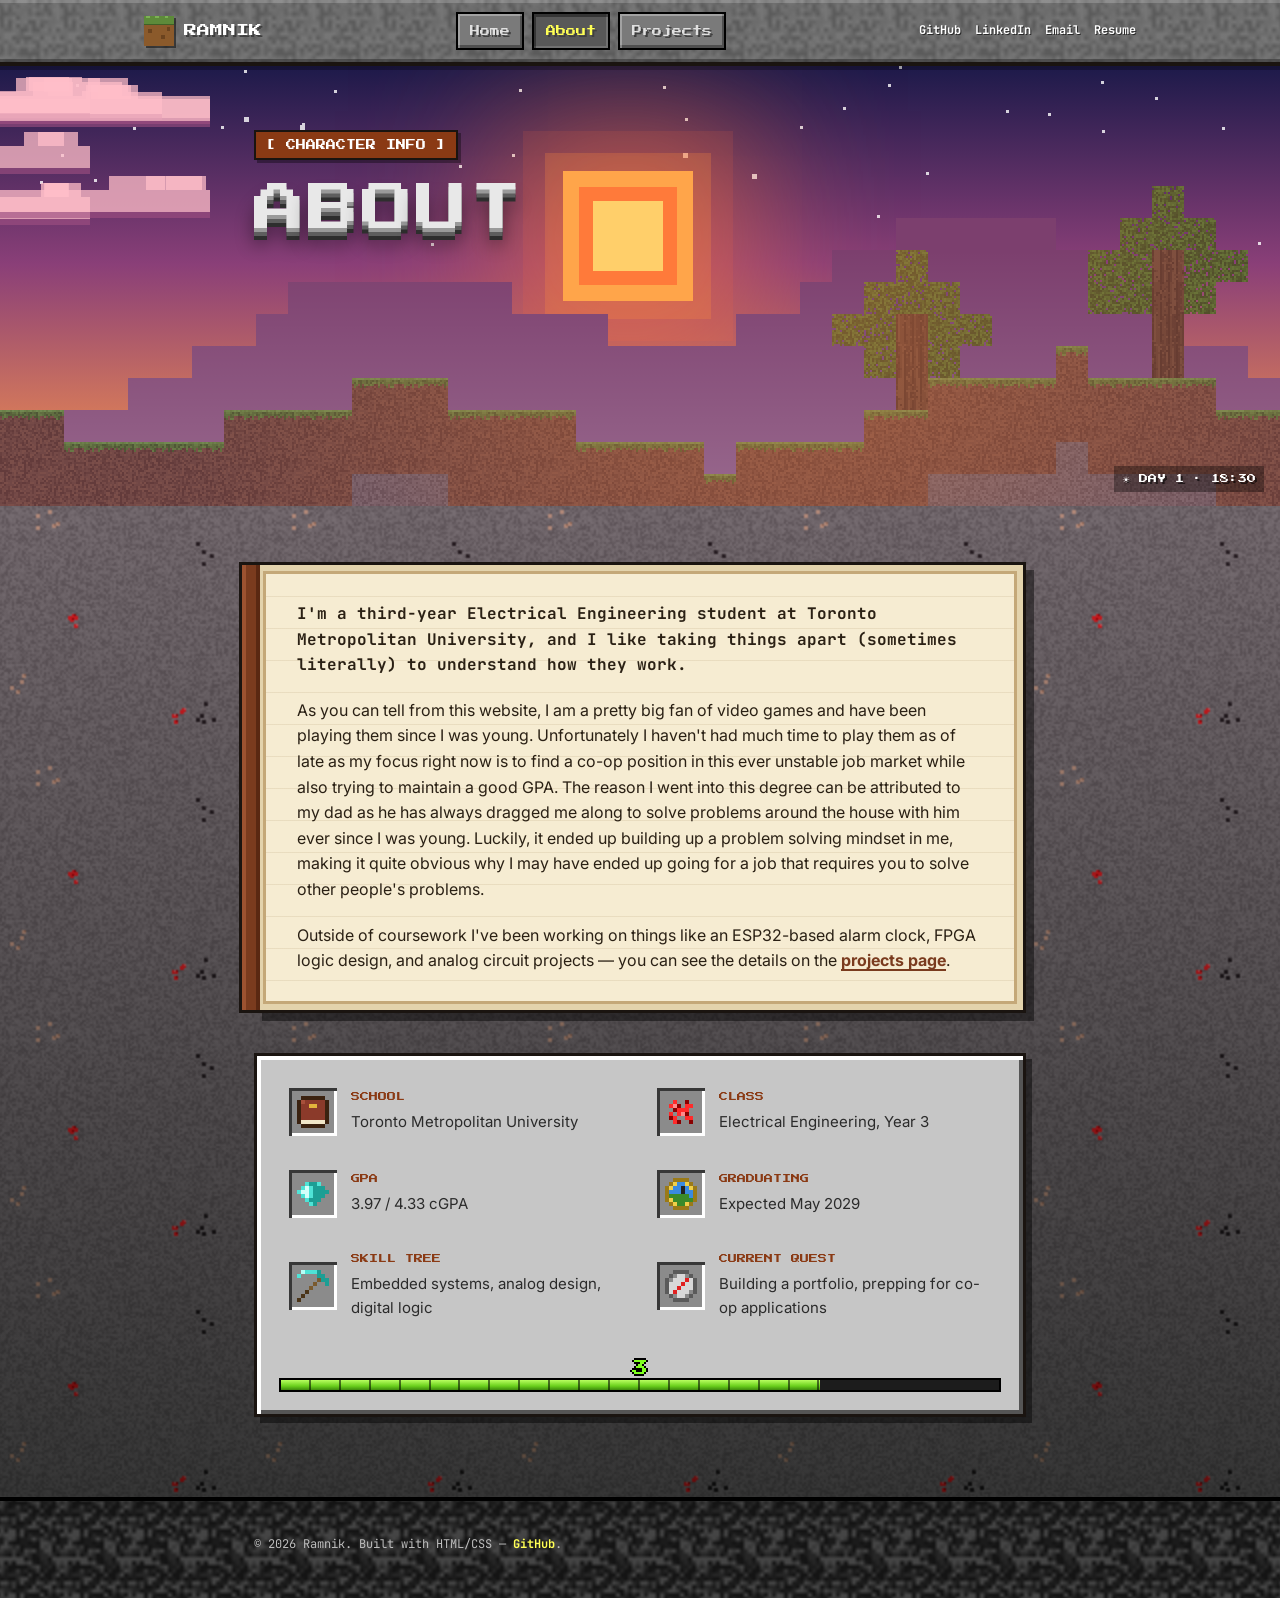
==== commit 6043acc6: "Accurate processor and amplifier cards; GPA and grad date on About - Processor card now describes th" ====
--- a/about.html
+++ b/about.html
@@ -18,7 +18,7 @@
 <link rel="icon" href="data:image/svg+xml,%3Csvg xmlns='http://www.w3.org/2000/svg' viewBox='0 0 16 16' shape-rendering='crispEdges'%3E%3Crect width='16' height='16' fill='%238B5A2B'/%3E%3Crect width='16' height='5' fill='%235D8A3A'/%3E%3Crect y='4' width='16' height='1' fill='%233F6027'/%3E%3C/svg%3E">
 <link rel="preconnect" href="https://fonts.googleapis.com">
 <link href="https://fonts.googleapis.com/css2?family=Press+Start+2P&family=JetBrains+Mono:wght@400;600;700&family=Inter:wght@400;500&display=swap" rel="stylesheet">
-<link rel="stylesheet" href="style.css?v=4">
+<link rel="stylesheet" href="style.css?v=6">
 <script>document.documentElement.classList.add('js');try{if(!sessionStorage.getItem('world-loaded')&&!matchMedia('(prefers-reduced-motion: reduce)').matches)document.documentElement.classList.add('first-load');}catch(e){}</script>
 </head>
 <body data-time="dusk" data-trees="right">
@@ -112,6 +112,20 @@
           </div>
         </div>
         <div class="fact">
+          <span class="slot"><i class="px-icon" data-icon="diamond"></i></span>
+          <div>
+            <span class="label">GPA</span>
+            3.97 / 4.33 cGPA
+          </div>
+        </div>
+        <div class="fact">
+          <span class="slot"><i class="px-icon" data-icon="clock"></i></span>
+          <div>
+            <span class="label">GRADUATING</span>
+            Expected May 2029
+          </div>
+        </div>
+        <div class="fact">
           <span class="slot"><i class="px-icon" data-icon="pickaxe"></i></span>
           <div>
             <span class="label">SKILL TREE</span>
@@ -141,6 +155,6 @@
   </div>
 </footer>
 
-<script src="script.js?v=4"></script>
+<script src="script.js?v=6"></script>
 </body>
 </html>
--- a/style.css
+++ b/style.css
@@ -68,7 +68,7 @@
 
 a { color: inherit; }
 
-img, canvas { image-rendering: pixelated; }
+canvas { image-rendering: pixelated; }
 
 .wrap {
   max-width: 820px;
